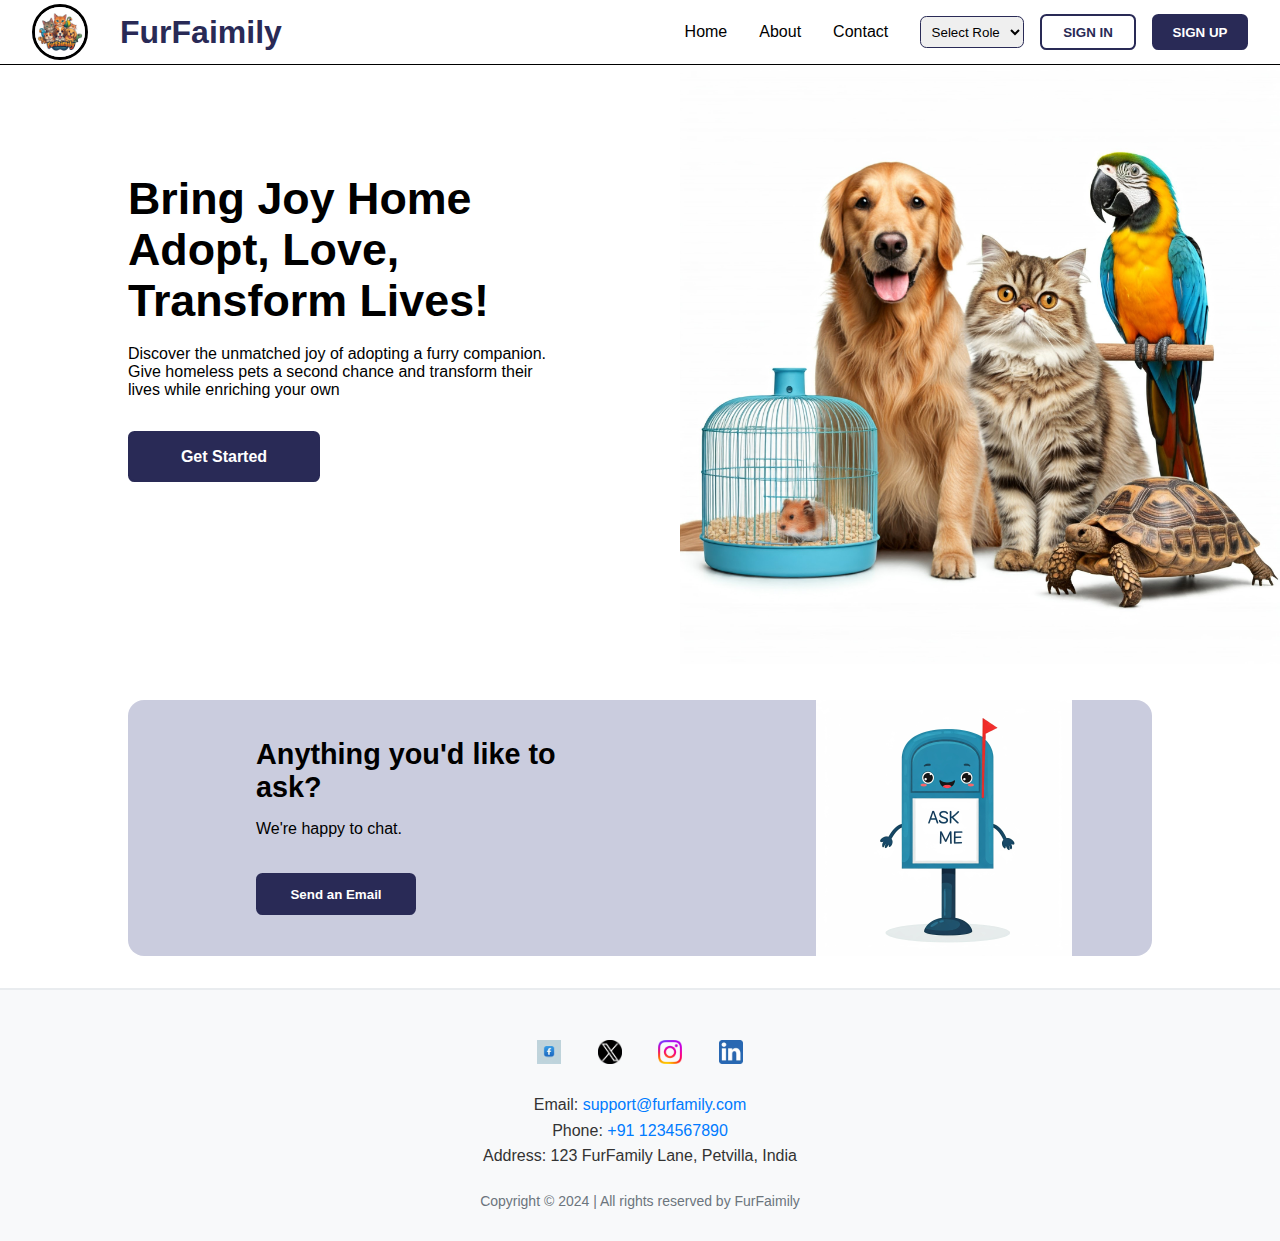
==== HTML/index.html @ c722789d "start the project" ====
<!DOCTYPE html>
<html lang="en">
<head>
    <meta charset="UTF-8">
    <meta name="viewport" content="width=device-width, initial-scale=1.0">
    <title>FurFaimily</title>
    <link rel="icon" href="../Img/Img/Gemini_Generated_Image_2vj2pb2vj2pb2vj2 (1).jpeg" type="image/x-icon">
    <link rel="stylesheet" href="../CSS/index.css">
</head>
<body>
    <nav class="nav-bar">
        <div class="nav-left">
            <img src="../Img/Img/Gemini_Generated_Image_2vj2pb2vj2pb2vj2 (1).jpeg" alt="FurFaimily Logo" class="nav-logo">
            <h1>FurFaimily</h1>
        </div>
   
        <div class="nav-right">
            <div class="nav-links">
                <a href="#">Home</a>
                <a href="#" onclick="showAbout()">About</a>
                <a href="#">Contact</a>
                <select id="user-type">
                    <option value="" disabled selected>Select Role</option>
                    <option value="donor">Donor</option>
                    <option value="adopter">Adopter</option>
                </select>
                <button id="btn-signin">SIGN IN</button>
                <button id="btn-signup">SIGN UP</button>
            </div>
        </div>
    </nav>
    <div class="main">
        <div class="main-content">
            <h1>Bring Joy Home  Adopt, Love, Transform Lives!</h1>
            <span>Discover the unmatched joy of adopting a furry companion. Give homeless pets a second chance and transform their lives while enriching your own</span>
            <div class="button-container"> 
                <button id="btn-getstarted" onclick="window.location.href='select.html'">Get Started</button>
            </div>      
        </div>
        <div class="main-img">
            <img src="../Img/Img/Gemini_Generated_Image_wk1m6bwk1m6bwk1m.jpeg" alt="main">
        </div>
    </div>
   
    <div id="about-section" style="display: none;">
        <h1>About Pet Adoption</h1>
        <p>Pet adoption is the process of taking responsibility for a pet that a previous owner has abandoned or given up. It is a wonderful way to provide a loving home to an animal in need and can bring immense joy to both the pet and the owner.</p>
        <p>Adopting a pet can help reduce the number of homeless animals and is often a more affordable option than buying from a breeder or pet store.</p>
        <button onclick="hideAbout()">Close</button>
    </div>

    <div class="contact-email">
        <div class="contact-details">
            <h3>Anything you'd like to ask?</h3>
            <p>We're happy to chat.</p>
            <button id="send-email" onclick="window.location.href='mailto:askmeanything.com'">Send an Email</button>
        </div>
        <img src="../Img/Img/Gemini_Generated_Image_kn11o0kn11o0kn11.jpeg">
    </div>
    
    <div class="footer1">
        <br>
        <div class="footer-social">
            <a href="" target="_blank" aria-label="Facebook" style="margin: 0 1rem;">
                <img src="../Img/Img/DALL·E 2024-11-17 08.23.08 - A simple and clean Facebook icon, designed as a blue square with a white lowercase 'f' in the center. The design is minimalistic, flat, and modern, su.webp" alt="Facebook-Icon" width="24" height="24">
            </a>
            <a href="" target="_blank" aria-label="X" style="margin: 0 1rem;">
                <img src="../Img/Img/twitter.webp" alt="X" width="24" height="24">
            </a>
            <a href="" target="_blank" aria-label="Instagram" style="margin: 0 1rem;">
                <img src="../Img/Img/1_Instagram_colored_svg_1-128.webp" alt="Instagram-Icon" width="24" height="24">
            </a>
            <a href="" target="_blank" aria-label="LinkedIn" style="margin: 0 1rem;">
                <img src="../Img/Img/1_Linkedin_unofficial_colored_svg-128.webp" alt="LinkedIn-Icon" width="24" height="24">
            </a>
        </div>
   
        <div class="footer-contact">
            <p>Email: <a href="mailto:support@furfamily.com">support@furfamily.com</a></p>
            <p>Phone: <a href="tel:+1234567890">+91 1234567890</a></p>
            <p>Address: 123 FurFamily Lane, Petvilla, India</p>
        </div>

        <div class="footer-copyright">
            <p>Copyright &copy; 2024 | All rights reserved by FurFaimily</p>
        </div>
    </div>
    <script>
        function showAbout() {
            document.getElementById('about-section').style.display = 'block';
        }
    
        function hideAbout() {
            document.getElementById('about-section').style.display = 'none';
        }
    </script>
</body>
</html>
---- CSS/index.css ----
:root {
    --color-primary: #292a56;
    --color-secondary: #424a8a;
    --color-primary-light: #424a8a48;
    --color-black: #000000;
    --color-white: #ffffff;
}
* {
    margin: 0;
    padding: 0;
    font-family: sans-serif;
}

/* -------------------------------------------------------navbar-------------------------------------------------- */
.nav-bar {
    width: 100vw;
    height: 4rem;
    border-bottom: 1px solid var(--color-black);
    background-color: var(--color-white);
    display: flex;
    align-items: center;
    justify-content: space-between;
    position: fixed;
    top: 0;
    left: 0;
}

.nav-logo {
    height: 50px; 
    width: 50px;   
    border-radius: 50%; 
    border: 3px solid;  
    object-fit: cover;  
}

.nav-left {
    display: flex;
    align-items: center;
    margin-left: 2rem;
}

.nav-left h1 {
    color: var(--color-primary);
    margin-left: 2rem;
}

.nav-right {
    display: flex;
    align-items: center;
    margin-right: 2rem;
}

.nav-links {
    display: flex;
    align-items: center;  
    margin-left: 1rem;
}
.nav-links a {
    text-decoration: none;
    color: var(--color-black);
    margin: 0 1rem;  
    cursor: pointer;
}
.nav-auth {
    display: flex;
    align-items: center;
    margin-left: 2rem;
}

#user-type {
    padding: 0.4rem;
    margin: 0 1rem;
    border: 1px solid var(--color-primary);
    border-radius: 0.4rem;
    cursor: pointer;
}

#btn-signin, #btn-signup {
    width: 6rem;
    height: 2.2rem;
    border: 2px solid var(--color-primary);
    border-radius: 0.4rem;
    font-weight: bold;
    cursor: pointer;
}

#btn-signin {
    background-color: var(--color-white);
    color: var(--color-primary);
    margin-right: 1rem;
}

#btn-signin:hover {
    border-color: var(--color-secondary);
    background-color: var(--color-secondary);
    color: var(--color-white);
}

#btn-signup {
    background-color: var(--color-primary);
    color: var(--color-white);
}

#btn-signup:hover {
    border-color: var(--color-secondary);
    background-color: var(--color-secondary);
}

/* -------------------------------------------------------------------main-------------------------------------------------- */

.main {
    display: flex;
    align-items: center;
    justify-content: space-between;
}
.main-content {
    width: 50%;
    margin: 0 8rem;
}
.main-content h1 {
    font-size: 2.8rem;
    margin: 1.2rem 0;
}
#btn-getstarted {
    width: 12rem;
    height: 3.2rem;
    margin: 2rem 0;
    border: 2px solid var(--color-primary);
    border-radius: 0.4rem;
    background-color: var(--color-primary);
    color: var(--color-white);
    font-weight: bold;
    font-size: 1rem;
    cursor: pointer;
}
#btn-getstarted:hover {
    border-color: var(--color-secondary);
    background-color: var(--color-secondary);
}
.main-img {
    width: 50%;
}
.main-img img {
    width: 600px;
    margin-top: 4rem;
}

/* ----------------------------------------------contact email-------------------------------------- */

.contact-email {
    width: 80%;
    height: 20%;
    background-color: var(--color-primary-light);
    display: flex;
    align-items: center;
    justify-content: space-around;
    margin: 2rem auto;
    border-radius: 1rem;
}
.contact-details {
    width: 75%;
    margin: 0 8rem;
}
.contact-details h3 {
    font-size: 1.8rem;
    margin: 1rem 0;
}
.contact-details p {
    color: var(--color-grey);
    margin: 1rem 0;
}
#send-email {
    width: 10rem;
    height: 2.6rem;
    border: 2px solid var(--color-primary);
    border-radius: 0.4rem;
    background-color: var(--color-primary);
    color: var(--color-white);
    font-weight: bold;
    margin: 1.2rem 0;
    cursor: pointer;
}
#send-email:hover {
    border-color: var(--color-secondary);
    background-color: var(--color-secondary);
}
.contact-email img {
    width: 25%;
    margin: 0 5rem;
}

/* -------------------------------------------------------footer---------------------------------------- */

.footer1 {
    background-color: #f8f9fa; 
    color: #333; 
    padding: 2rem;
    text-align: center;
    font-family: Arial, sans-serif;
    border-top: 2px solid #e9ecef;
}

/* Horizontal Line */
.footer hr {
    border: none;
    border-top: 1px solid #dee2e6;
    margin: 1rem 0;
}

.footer-social {
    margin-bottom: 1.5rem;
}

.footer-social a {
    text-decoration: none;
    transition: transform 0.3s ease, opacity 0.3s ease;
}

.footer-social img {
    width: 24px;
    height: 24px;
}

.footer-social a:hover {
    transform: scale(1.1);
    opacity: 0.8; 
}


.footer-contact {
    margin-bottom: 1.5rem;
    line-height: 1.6; 
}

.footer-contact a {
    color: #007bff;
    text-decoration: none;
    transition: color 0.3s ease; 
}

.footer-contact a:hover {
    color: #0056b3; 
}

.footer-copyright {
    font-size: 0.875rem;
    color: #6c757d;
}

@media (max-width: 768px) {
    .footer1 {
        text-align: left;
        padding: 1rem;
    }

    .footer-social a {
        margin: 0 0.5rem;
    }

    .footer-contact {
        font-size: 0.9rem;
    }
}

/* -------------------------------------------------------about-section---------------------------------------- */
#about-section {
    background-color: var(--color-primary-light);
    color: var(--color-black);
    padding: 2rem;
    border-radius: 0.5rem;
    box-shadow: 0 4px 8px rgba(0, 0, 0, 0.1);
    margin: 2rem auto;
    width: 80%;
    max-width: 600px;
    text-align: center;
}

#about-section h1 {
    font-size: 2rem;
    margin-bottom: 1rem;
}

#about-section p {
    font-size: 1rem;
    line-height: 1.5;
    margin: 1rem 0;
}

#about-section button {
    width: 8rem;
    height: 2.5rem;
    border: none;
    border-radius: 0.4rem;
    background-color: var(--color-primary);
    color: var(--color-white);
    font-weight: bold;
    cursor: pointer;
    transition: background-color 0.3s ease;
}

#about-section button:hover {
    background-color: var(--color-secondary);
}
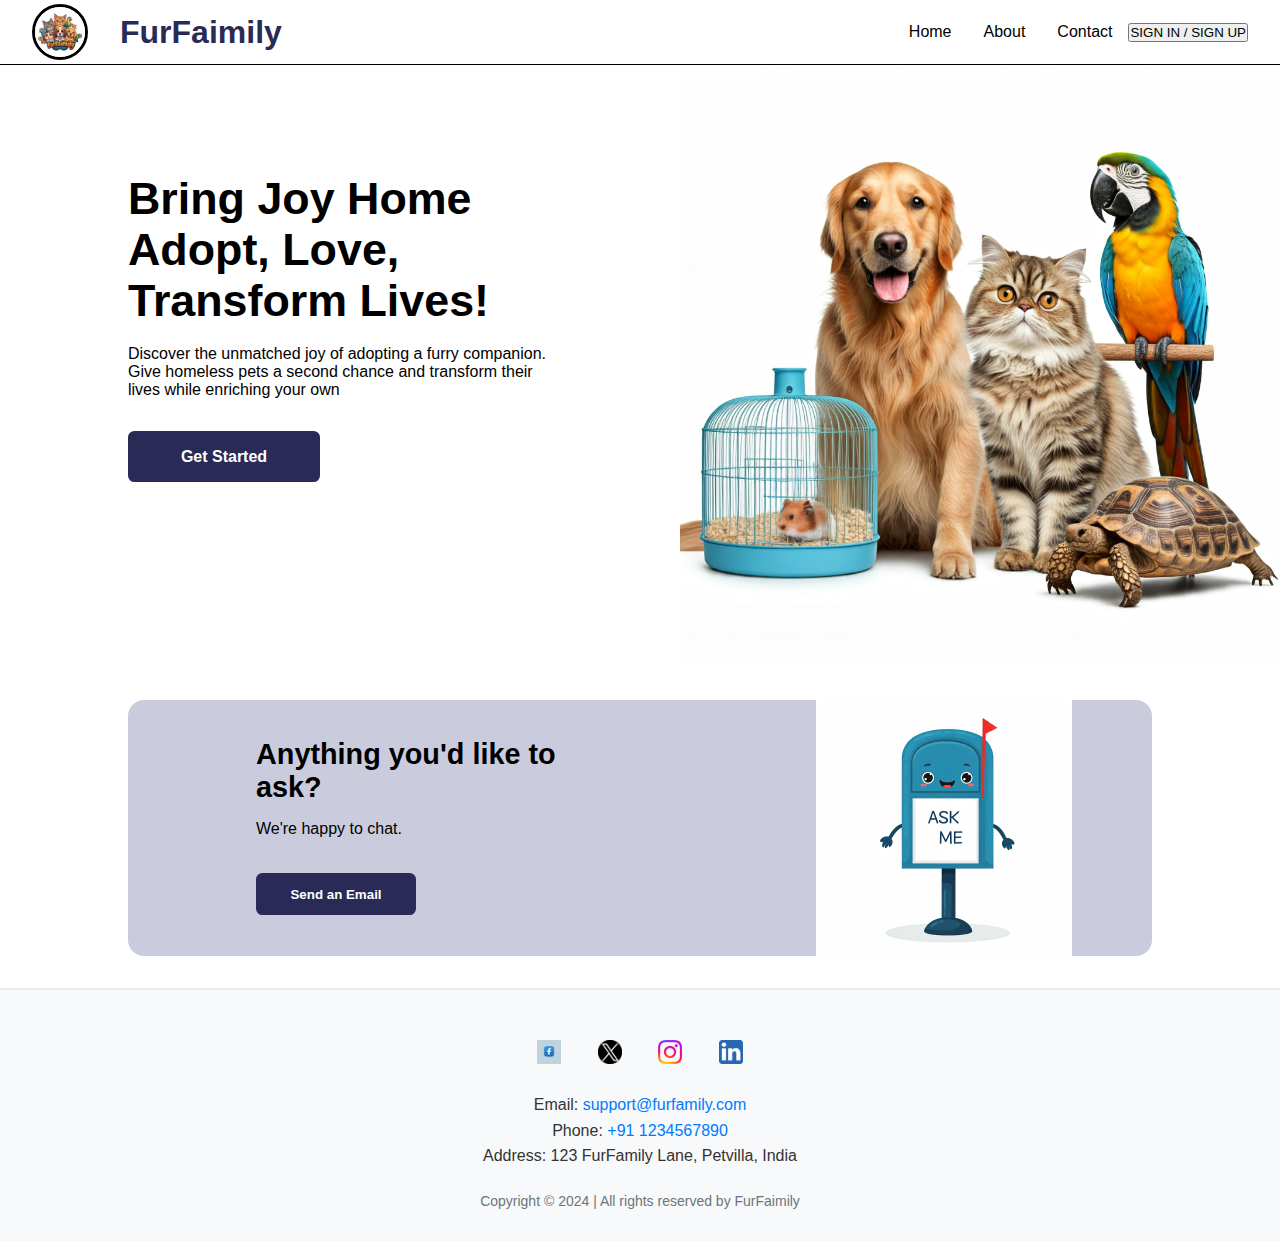
==== commit dab7e389: "rabbit" ====
--- a/HTML/index.html
+++ b/HTML/index.html
@@ -13,19 +13,13 @@
             <img src="../Img/Img/Gemini_Generated_Image_2vj2pb2vj2pb2vj2 (1).jpeg" alt="FurFaimily Logo" class="nav-logo">
             <h1>FurFaimily</h1>
         </div>
-   
+ 
         <div class="nav-right">
             <div class="nav-links">
                 <a href="#">Home</a>
                 <a href="#" onclick="showAbout()">About</a>
                 <a href="#">Contact</a>
-                <select id="user-type">
-                    <option value="" disabled selected>Select Role</option>
-                    <option value="donor">Donor</option>
-                    <option value="adopter">Adopter</option>
-                </select>
-                <button id="btn-signin">SIGN IN</button>
-                <button id="btn-signup">SIGN UP</button>
+                <button id="btn-signin-signup" onclick="window.location.href='sign.html'">SIGN IN / SIGN UP</button>
             </div>
         </div>
     </nav>
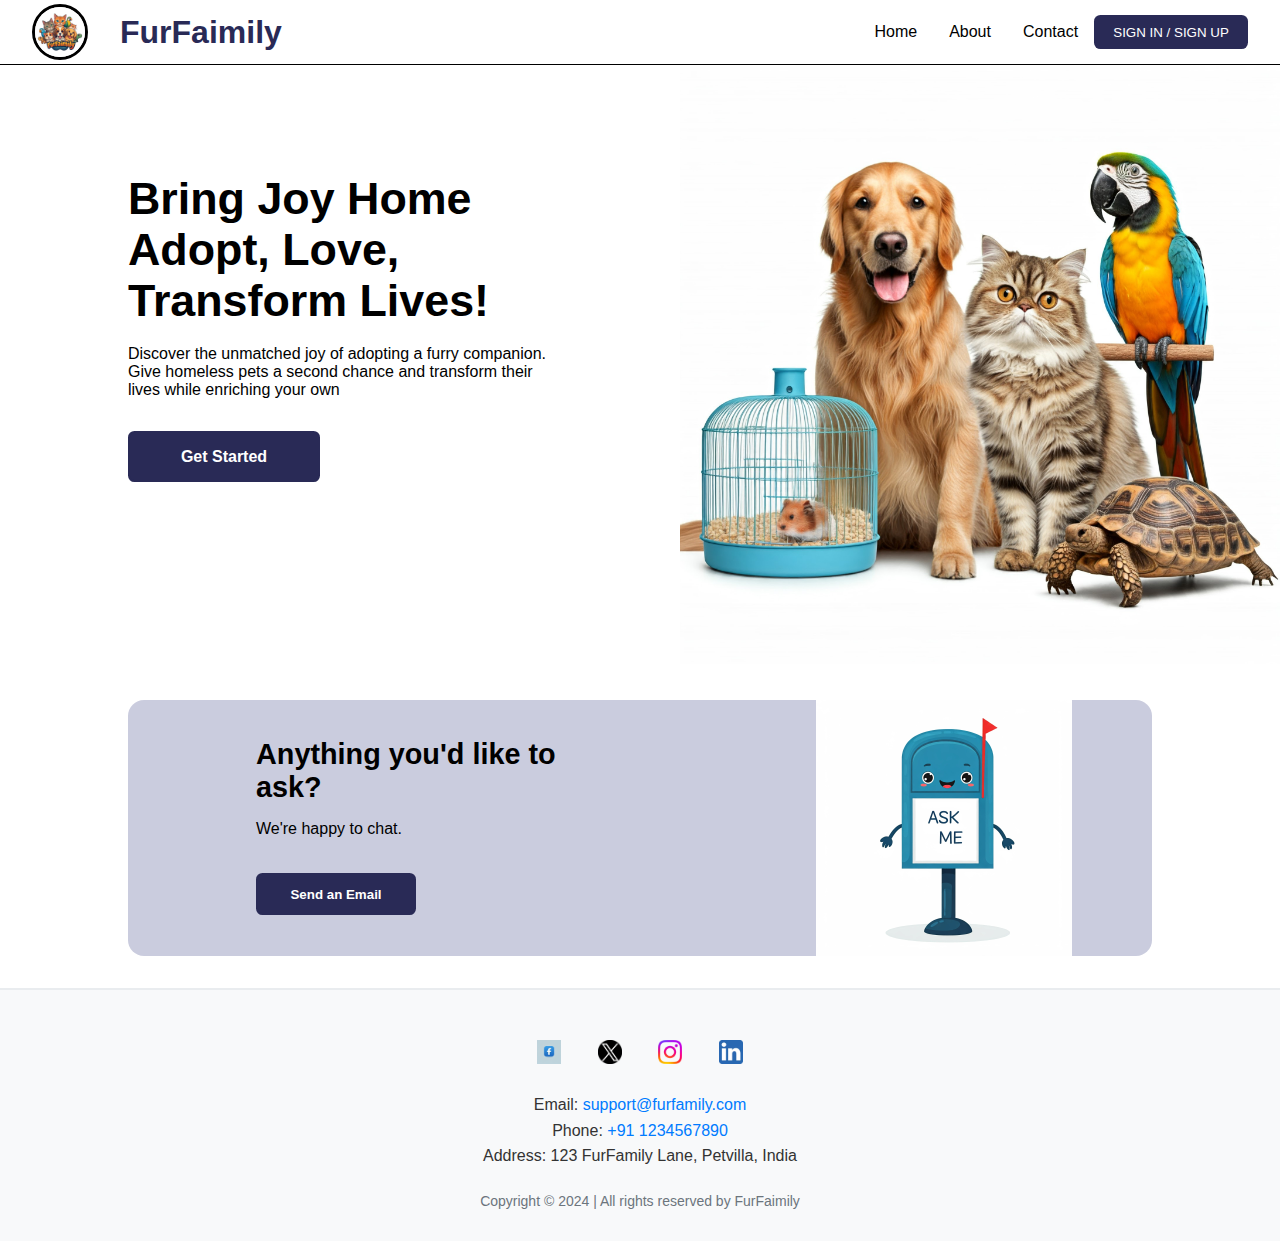
==== commit 49644495: "some changes on sign in" ====
--- a/HTML/index.html
+++ b/HTML/index.html
@@ -13,7 +13,7 @@
             <img src="../Img/Img/Gemini_Generated_Image_2vj2pb2vj2pb2vj2 (1).jpeg" alt="FurFaimily Logo" class="nav-logo">
             <h1>FurFaimily</h1>
         </div>
- 
+
         <div class="nav-right">
             <div class="nav-links">
                 <a href="#">Home</a>
@@ -28,7 +28,7 @@
             <h1>Bring Joy Home  Adopt, Love, Transform Lives!</h1>
             <span>Discover the unmatched joy of adopting a furry companion. Give homeless pets a second chance and transform their lives while enriching your own</span>
             <div class="button-container"> 
-                <button id="btn-getstarted" onclick="window.location.href='select.html'">Get Started</button>
+                <button id="btn-getstarted" onclick="checkSignIn()">Get Started</button>
             </div>      
         </div>
         <div class="main-img">
@@ -88,5 +88,6 @@
             document.getElementById('about-section').style.display = 'none';
         }
     </script>
+    
 </body>
 </html>--- a/CSS/index.css
+++ b/CSS/index.css
@@ -188,6 +188,19 @@
     width: 25%;
     margin: 0 5rem;
 }
+#btn-signin-signup {
+    background-color: var(--color-primary);
+    color: var(--color-white);
+    border: none;
+    border-radius: 0.4rem;
+    padding: 0.6rem 1.2rem;
+    cursor: pointer;
+    transition: background-color 0.3s ease, transform 0.2s ease;
+}
+#btn-signin-signup:hover {
+    background-color: var(--color-secondary);
+}
+
 
 /* -------------------------------------------------------footer---------------------------------------- */
 
